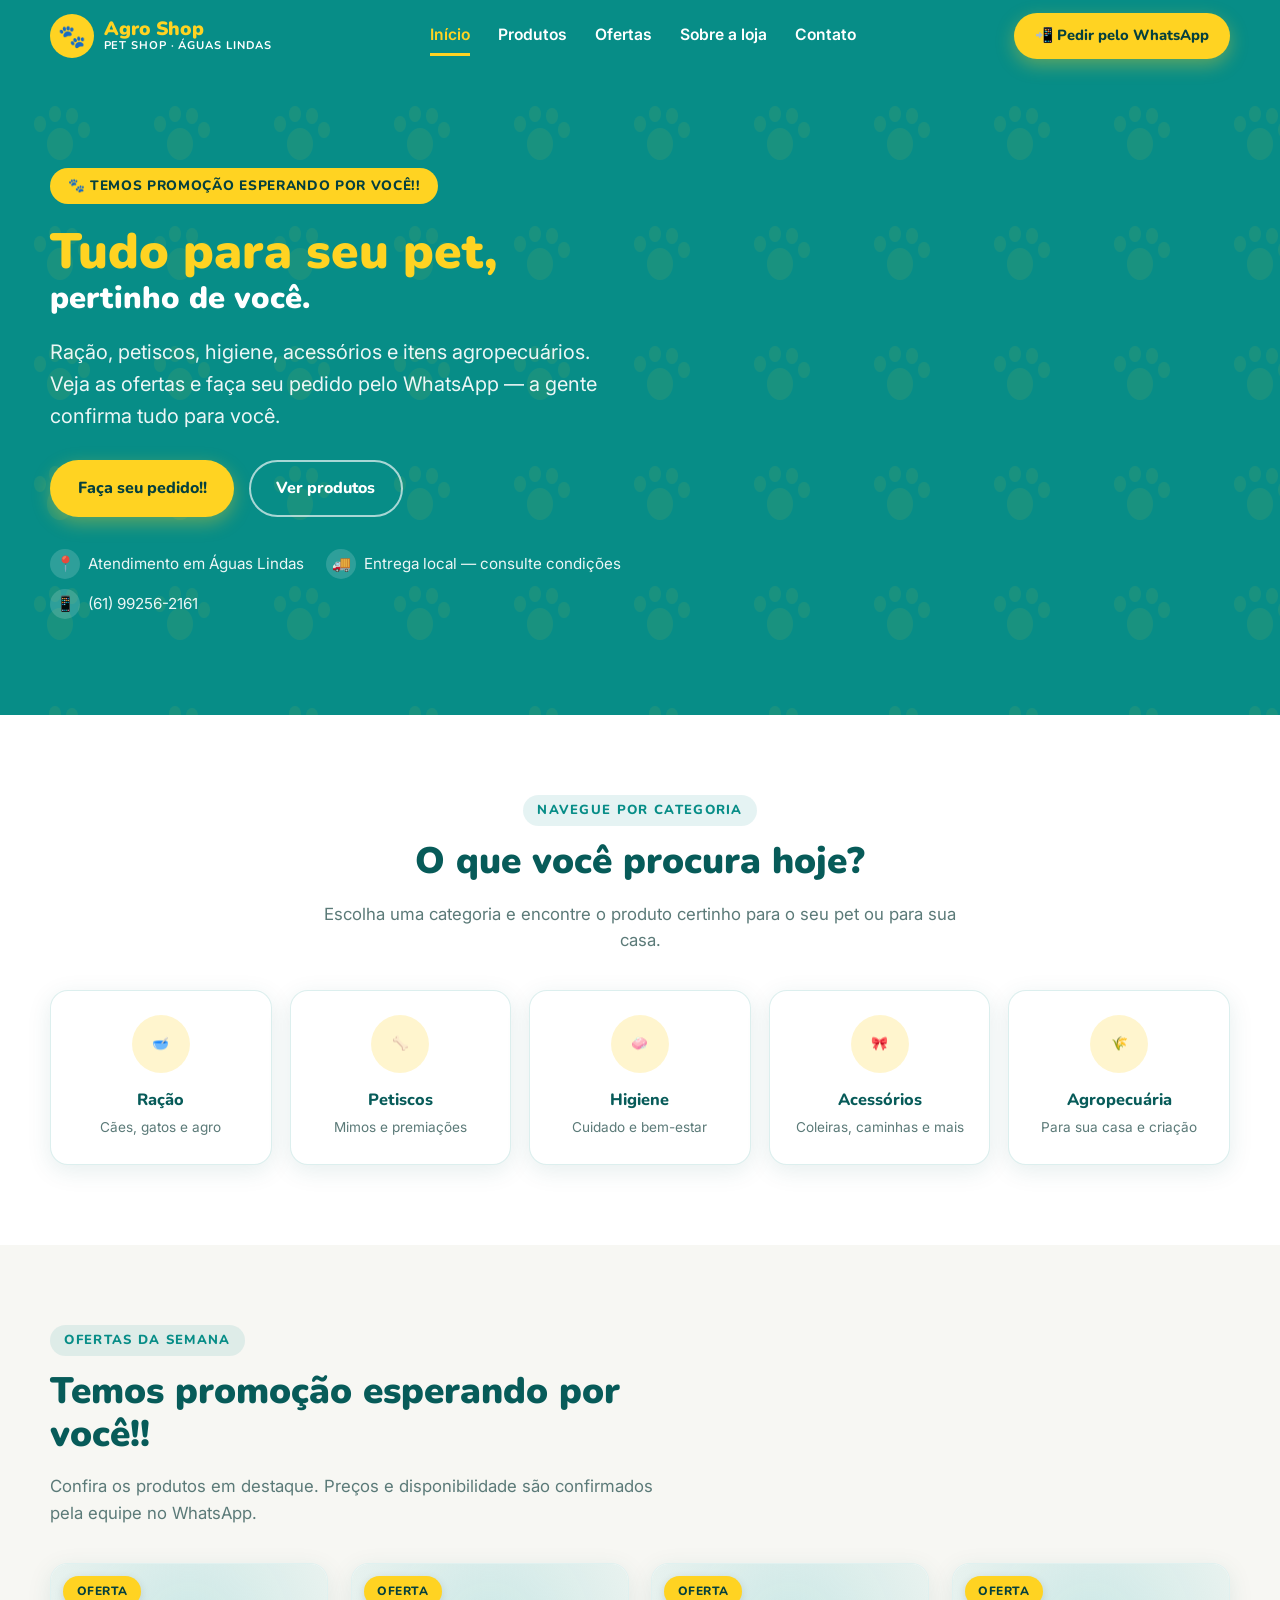
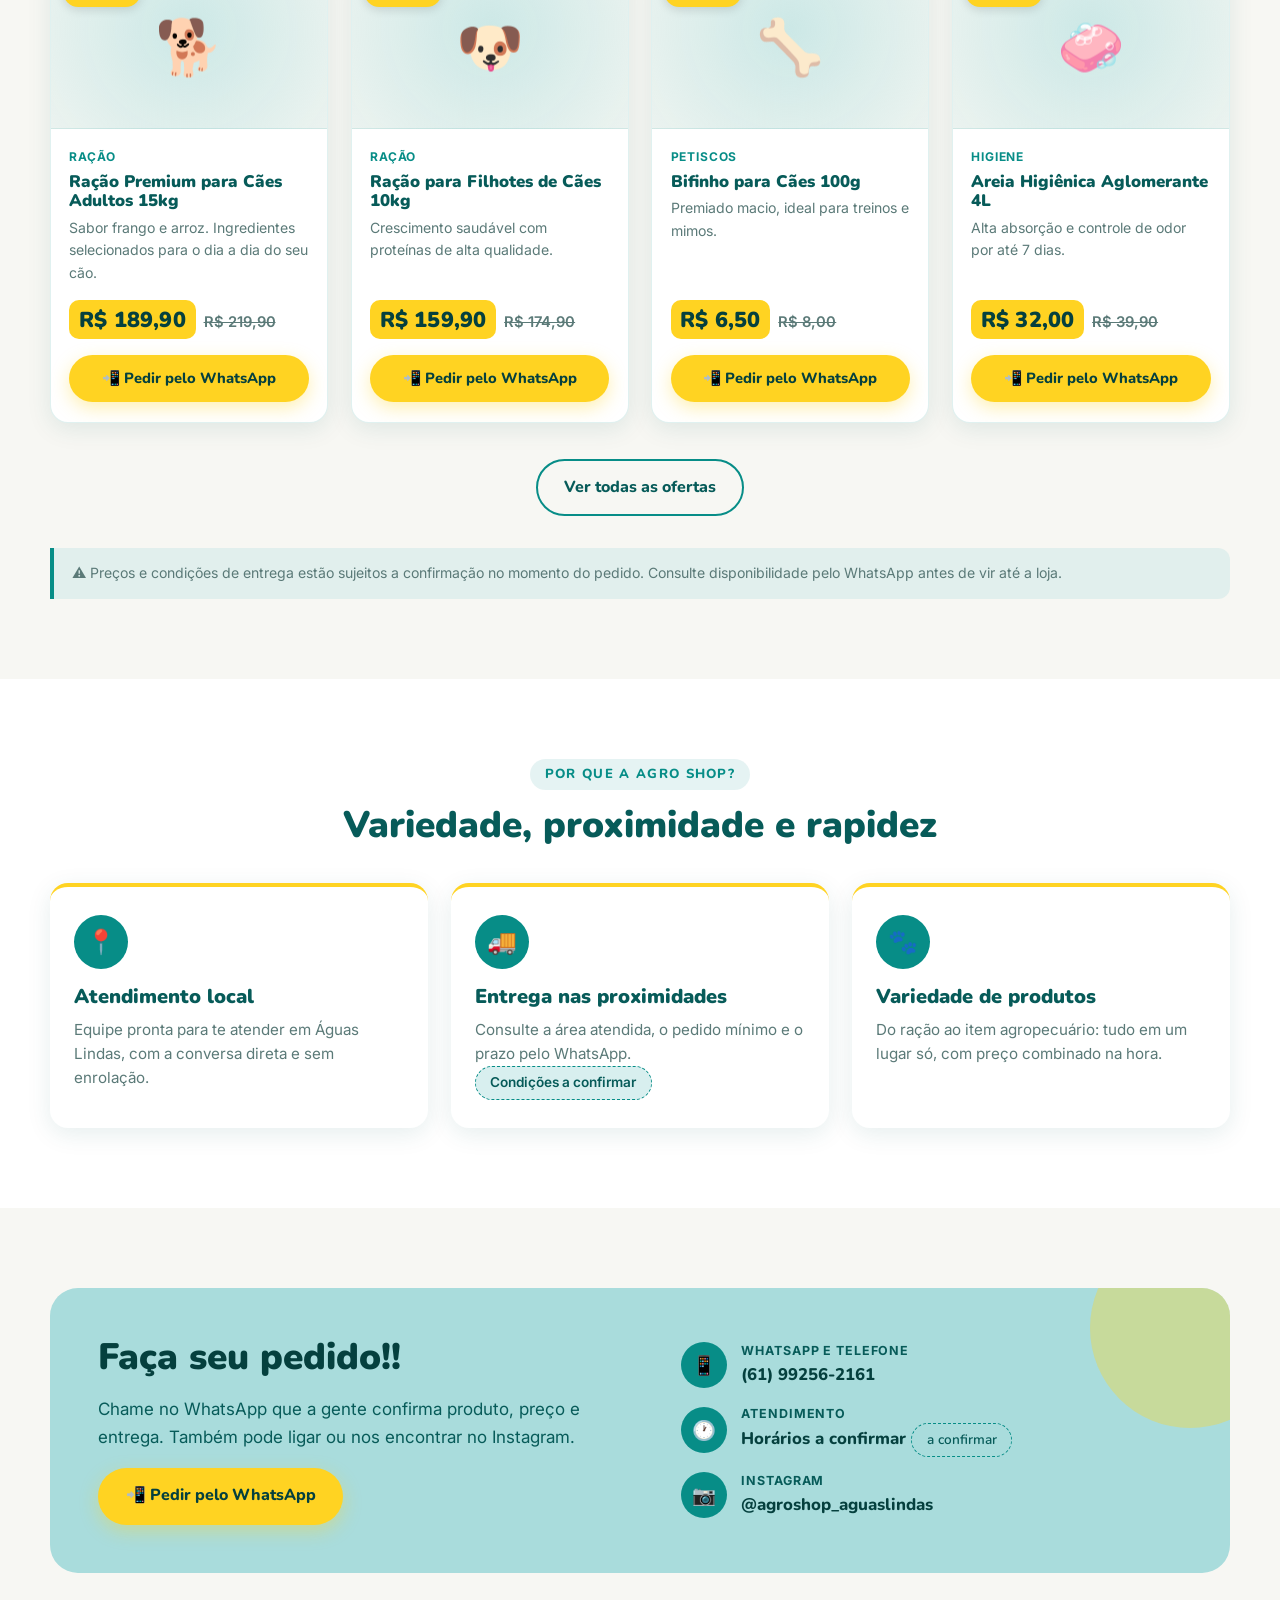
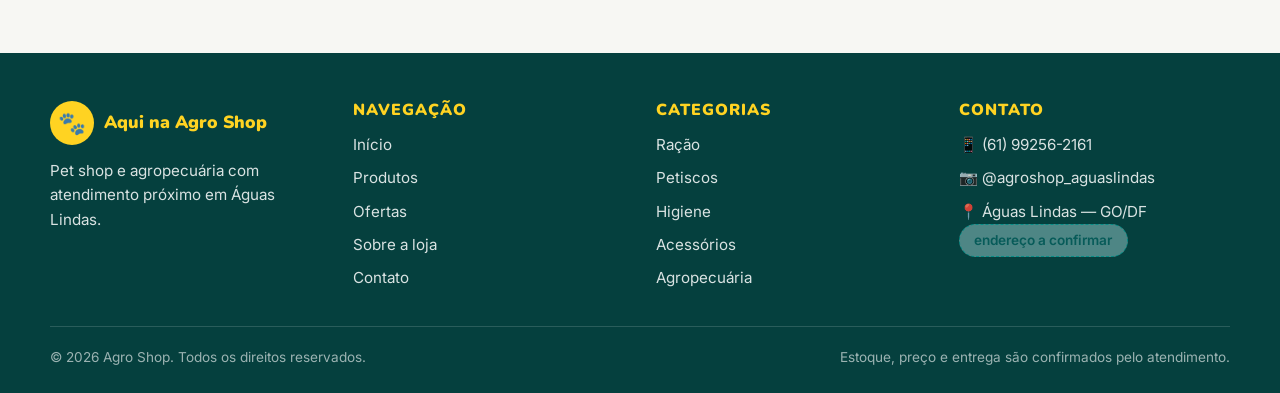
==== index.html @ 7bd04043 "Commit inicial: site da Agro Shop (home, catálogo, ofertas, sobre e contato)" ====
<!DOCTYPE html>
<html lang="pt-BR">
<head>
  <meta charset="UTF-8">
  <meta name="viewport" content="width=device-width, initial-scale=1.0">
  <title>Agro Shop — Pet shop e agropecuária em Águas Lindas</title>
  <meta name="description" content="Tudo para seu pet, pertinho de você. Ração, petiscos, higiene, acessórios e itens agropecuários em Águas Lindas. Faça seu pedido pelo WhatsApp.">
  <meta property="og:title" content="Agro Shop — Pet shop em Águas Lindas">
  <meta property="og:description" content="Ração, petiscos e acessórios com atendimento próximo. Peça pelo WhatsApp.">
  <meta property="og:type" content="website">
  <link rel="preconnect" href="https://fonts.googleapis.com">
  <link rel="preconnect" href="https://fonts.gstatic.com" crossorigin>
  <link href="https://fonts.googleapis.com/css2?family=Inter:wght@400;600;700&family=Nunito:wght@800;900&display=swap" rel="stylesheet">
  <link rel="stylesheet" href="css/style.css">
</head>
<body>
  <a class="pular-conteudo" href="#conteudo">Pular para o conteúdo</a>

  <header class="site-header">
    <div class="container header-inner">
      <a class="marca" href="index.html">
        <span class="marca__selo" aria-hidden="true">🐾</span>
        <span class="marca__nome">Agro Shop<span>Pet shop · Águas Lindas</span></span>
      </a>

      <nav class="nav-principal" id="nav-principal" aria-label="Navegação principal">
        <a href="index.html" aria-current="page">Início</a>
        <a href="produtos.html">Produtos</a>
        <a href="ofertas.html">Ofertas</a>
        <a href="sobre.html">Sobre a loja</a>
        <a href="contato.html">Contato</a>
      </nav>

      <div class="header-acoes">
        <a class="btn btn--zap btn--pequeno" data-zap="Olá! Vim pelo site da Agro Shop e gostaria de fazer um pedido."
           href="#" aria-label="Pedir pelo WhatsApp">📲 Pedir pelo WhatsApp</a>
        <button class="btn-menu" id="btn-menu" aria-expanded="false" aria-controls="nav-principal" aria-label="Abrir menu">☰</button>
      </div>
    </div>
  </header>

  <main id="conteudo">
    <!-- Hero -->
    <section class="hero">
      <div class="container">
        <div class="hero__conteudo">
          <span class="hero__selo">🐾 Temos promoção esperando por você!!</span>
          <h1>Tudo para seu pet,<span class="linha-clara">pertinho de você.</span></h1>
          <p class="hero__sub">
            Ração, petiscos, higiene, acessórios e itens agropecuários.
            Veja as ofertas e faça seu pedido pelo WhatsApp — a gente confirma
            tudo para você.
          </p>
          <div class="hero__acoes">
            <a class="btn btn--zap" data-zap="Olá! Vim pelo site da Agro Shop e gostaria de ver as ofertas."
               href="#">Faça seu pedido!!</a>
            <a class="btn btn--contorno-claro" href="produtos.html">Ver produtos</a>
          </div>
          <ul class="hero__chips">
            <li><span class="icone" aria-hidden="true">📍</span> Atendimento em Águas Lindas</li>
            <li><span class="icone" aria-hidden="true">🚚</span> Entrega local — consulte condições</li>
            <li><span class="icone" aria-hidden="true">📱</span> (61) 99256-2161</li>
          </ul>
        </div>
      </div>
    </section>

    <!-- Categorias -->
    <section class="secao secao--clara">
      <div class="container">
        <div class="cabecalho-secao cabecalho-secao--centro">
          <span class="acento">Navegue por categoria</span>
          <h2>O que você procura hoje?</h2>
          <p>Escolha uma categoria e encontre o produto certinho para o seu pet ou para sua casa.</p>
        </div>
        <div class="grade-categorias" id="grade-categorias"></div>
      </div>
    </section>

    <!-- Ofertas da semana -->
    <section class="secao">
      <div class="container">
        <div class="cabecalho-secao">
          <span class="acento">Ofertas da semana</span>
          <h2>Temos promoção esperando por você!!</h2>
          <p>Confira os produtos em destaque. Preços e disponibilidade são confirmados pela equipe no WhatsApp.</p>
        </div>

        <div class="grade-produtos" id="grade-produtos" data-tipo="ofertas" data-limite="4"></div>

        <p style="text-align:center; margin-top:2.25rem;">
          <a class="btn btn--contorno-teal" href="ofertas.html">Ver todas as ofertas</a>
        </p>

        <div class="nota-legal">
          ⚠️ Preços e condições de entrega estão sujeitos a confirmação no momento do pedido.
          Consulte disponibilidade pelo WhatsApp antes de vir até a loja.
        </div>
      </div>
    </section>

    <!-- Vantagens -->
    <section class="secao secao--clara">
      <div class="container">
        <div class="cabecalho-secao cabecalho-secao--centro">
          <span class="acento">Por que a Agro Shop?</span>
          <h2>Variedade, proximidade e rapidez</h2>
        </div>
        <div class="grade-vantagens">
          <div class="card-vantagem">
            <span class="card-vantagem__icone" aria-hidden="true">📍</span>
            <h3>Atendimento local</h3>
            <p>Equipe pronta para te atender em Águas Lindas, com a conversa direta e sem enrolação.</p>
          </div>
          <div class="card-vantagem">
            <span class="card-vantagem__icone" aria-hidden="true">🚚</span>
            <h3>Entrega nas proximidades</h3>
            <p>Consulte a área atendida, o pedido mínimo e o prazo pelo WhatsApp. <span class="a-confirmar">Condições a confirmar</span></p>
          </div>
          <div class="card-vantagem">
            <span class="card-vantagem__icone" aria-hidden="true">🐾</span>
            <h3>Variedade de produtos</h3>
            <p>Do ração ao item agropecuário: tudo em um lugar só, com preço combinado na hora.</p>
          </div>
        </div>
      </div>
    </section>

    <!-- Faixa de contato -->
    <section class="secao">
      <div class="container">
        <div class="painel-contato">
          <div>
            <h2>Faça seu pedido!!</h2>
            <p>
              Chame no WhatsApp que a gente confirma produto, preço e entrega.
              Também pode ligar ou nos encontrar no Instagram.
            </p>
            <a class="btn btn--zap" data-zap="Olá! Vim pelo site da Agro Shop e quero fazer um pedido."
               href="#">📲 Pedir pelo WhatsApp</a>
          </div>
          <ul class="contato-lista">
            <li>
              <span class="icone" aria-hidden="true">📱</span>
              <span>
                <span class="rotulo">WhatsApp e telefone</span>
                <a href="tel:+5561992562161">(61) 99256-2161</a>
              </span>
            </li>
            <li>
              <span class="icone" aria-hidden="true">🕐</span>
              <span>
                <span class="rotulo">Atendimento</span>
                <span class="valor">Horários a confirmar <span class="a-confirmar">a confirmar</span></span>
              </span>
            </li>
            <li>
              <span class="icone" aria-hidden="true">📷</span>
              <span>
                <span class="rotulo">Instagram</span>
                <a href="https://instagram.com/agroshop_aguaslindas" target="_blank" rel="noopener">@agroshop_aguaslindas</a>
              </span>
            </li>
          </ul>
        </div>
      </div>
    </section>
  </main>

  <footer class="site-footer">
    <div class="container">
      <div class="footer-grade">
        <div>
          <div class="footer-marca">
            <span class="marca__selo" aria-hidden="true">🐾</span>
            <span class="marca__nome">Aqui na Agro Shop</span>
          </div>
          <p>Pet shop e agropecuária com atendimento próximo em Águas Lindas.</p>
        </div>
        <div>
          <h4>Navegação</h4>
          <ul>
            <li><a href="index.html">Início</a></li>
            <li><a href="produtos.html">Produtos</a></li>
            <li><a href="ofertas.html">Ofertas</a></li>
            <li><a href="sobre.html">Sobre a loja</a></li>
            <li><a href="contato.html">Contato</a></li>
          </ul>
        </div>
        <div>
          <h4>Categorias</h4>
          <ul>
            <li><a href="produtos.html?categoria=Ração">Ração</a></li>
            <li><a href="produtos.html?categoria=Petiscos">Petiscos</a></li>
            <li><a href="produtos.html?categoria=Higiene">Higiene</a></li>
            <li><a href="produtos.html?categoria=Acessórios">Acessórios</a></li>
            <li><a href="produtos.html?categoria=Agropecuária">Agropecuária</a></li>
          </ul>
        </div>
        <div>
          <h4>Contato</h4>
          <ul>
            <li>📱 <a href="tel:+5561992562161">(61) 99256-2161</a></li>
            <li>📷 <a href="https://instagram.com/agroshop_aguaslindas" target="_blank" rel="noopener">@agroshop_aguaslindas</a></li>
            <li>📍 Águas Lindas — GO/DF <span class="a-confirmar">endereço a confirmar</span></li>
          </ul>
        </div>
      </div>
      <div class="footer-obs">
        <span>© <span id="ano">2026</span> Agro Shop. Todos os direitos reservados.</span>
        <span>Estoque, preço e entrega são confirmados pelo atendimento.</span>
      </div>
    </div>
  </footer>

  <a class="zap-flutuante" data-zap="Olá! Vim pelo site da Agro Shop."
     href="#" aria-label="Falar no WhatsApp">💬</a>

  <script src="js/produtos.js"></script>
  <script src="js/main.js"></script>
</body>
</html>
---- css/style.css ----
/* =========================================================
   Agro Shop — Design System
   Identidade: teal + amarelo, cartões limpos, pegadas moderação
   ========================================================= */

:root {
  --teal: #078D87;
  --teal-dark: #075B59;
  --teal-deep: #05403E;
  --amarelo: #FFD322;
  --amarelo-dark: #EFC000;
  --branco: #F7F7F3;
  --azul-claro: #A9DCDC;
  --texto: #1F3A38;
  --texto-suave: #5B7A78;
  --branco-puro: #FFFFFF;

  --sombra: 0 6px 24px rgba(7, 91, 89, 0.10);
  --sombra-forte: 0 12px 32px rgba(7, 91, 89, 0.16);

  --raio: 18px;
  --raio-grande: 28px;
  --raio-pill: 999px;

  --fonte-titulo: "Nunito", "Baloo 2", system-ui, sans-serif;
  --fonte-corpo: "Inter", "Open Sans", system-ui, sans-serif;

  --largura: 1180px;
  --header-h: 72px;
}

/* ---------- Reset / base ---------- */
*, *::before, *::after { box-sizing: border-box; }

html { scroll-behavior: smooth; }

body {
  margin: 0;
  font-family: var(--fonte-corpo);
  font-size: 17px;
  line-height: 1.6;
  color: var(--texto);
  background: var(--branco);
  -webkit-font-smoothing: antialiased;
}

img { max-width: 100%; display: block; }

h1, h2, h3, h4 {
  font-family: var(--fonte-titulo);
  font-weight: 900;
  line-height: 1.15;
  margin: 0 0 0.5em;
  color: var(--teal-dark);
}

h1 { font-size: clamp(2rem, 5vw, 3.1rem); }
h2 { font-size: clamp(1.6rem, 3.5vw, 2.3rem); }
h3 { font-size: 1.25rem; }

p { margin: 0 0 1em; }

a { color: var(--teal-dark); }

:focus-visible {
  outline: 3px solid var(--amarelo);
  outline-offset: 3px;
  border-radius: 6px;
}

.container {
  width: min(var(--largura), 100% - 2.5rem);
  margin-inline: auto;
}

.secao { padding: clamp(3rem, 7vw, 5rem) 0; }
.secao--clara { background: var(--branco-puro); }

.pular-conteudo {
  position: absolute;
  left: -9999px;
  top: 0;
  background: var(--amarelo);
  color: var(--teal-deep);
  padding: 0.75rem 1.25rem;
  z-index: 200;
  font-weight: 700;
  border-radius: 0 0 10px 0;
}
.pular-conteudo:focus { left: 0; }

.texto-suave { color: var(--texto-suave); }

/* ---------- Botões ---------- */
.btn {
  display: inline-flex;
  align-items: center;
  justify-content: center;
  gap: 0.5rem;
  font-family: var(--fonte-titulo);
  font-weight: 800;
  font-size: 1rem;
  padding: 0.85rem 1.6rem;
  border-radius: var(--raio-pill);
  border: 2px solid transparent;
  cursor: pointer;
  text-decoration: none;
  transition: transform 0.15s ease, box-shadow 0.15s ease, background 0.15s ease;
  min-height: 48px;
}
.btn:hover { transform: translateY(-2px); }
.btn:active { transform: translateY(0); }

.btn--zap {
  background: var(--amarelo);
  color: var(--teal-deep);
  box-shadow: 0 6px 18px rgba(255, 211, 34, 0.35);
}
.btn--zap:hover { background: var(--amarelo-dark); }

.btn--teal {
  background: var(--teal);
  color: var(--branco-puro);
}
.btn--teal:hover { background: var(--teal-dark); }

.btn--contorno-claro {
  background: transparent;
  color: var(--branco-puro);
  border-color: rgba(255, 255, 255, 0.65);
}
.btn--contorno-claro:hover { background: rgba(255, 255, 255, 0.12); }

.btn--contorno-teal {
  background: transparent;
  color: var(--teal-dark);
  border-color: var(--teal);
}
.btn--contorno-teal:hover { background: rgba(7, 141, 135, 0.08); }

.btn--pequeno { padding: 0.6rem 1.2rem; font-size: 0.92rem; min-height: 42px; }
.btn--bloco { width: 100%; }

/* ---------- Header ---------- */
.site-header {
  position: sticky;
  top: 0;
  z-index: 100;
  background: var(--teal);
  transition: box-shadow 0.2s ease;
}
.site-header.sombra { box-shadow: var(--sombra-forte); }

.header-inner {
  display: flex;
  align-items: center;
  justify-content: space-between;
  gap: 1.5rem;
  min-height: var(--header-h);
}

.marca {
  display: inline-flex;
  align-items: center;
  gap: 0.6rem;
  text-decoration: none;
  color: var(--branco-puro);
}
.marca__selo {
  width: 44px;
  height: 44px;
  border-radius: 50%;
  background: var(--amarelo);
  display: grid;
  place-items: center;
  font-size: 1.4rem;
  flex-shrink: 0;
}
.marca__nome {
  font-family: var(--fonte-titulo);
  font-weight: 900;
  font-size: 1.2rem;
  line-height: 1.1;
  color: var(--amarelo);
}
.marca__nome span {
  display: block;
  font-size: 0.7rem;
  font-weight: 700;
  color: var(--branco-puro);
  letter-spacing: 0.08em;
  text-transform: uppercase;
}

.nav-principal { display: flex; align-items: center; gap: 1.75rem; }
.nav-principal a {
  color: var(--branco-puro);
  text-decoration: none;
  font-weight: 600;
  font-size: 0.98rem;
  padding: 0.35rem 0;
  border-bottom: 3px solid transparent;
  transition: border-color 0.15s ease, color 0.15s ease;
}
.nav-principal a:hover { border-bottom-color: rgba(255, 255, 255, 0.5); }
.nav-principal a[aria-current="page"] {
  color: var(--amarelo);
  border-bottom-color: var(--amarelo);
}

.header-acoes { display: flex; align-items: center; gap: 0.75rem; }

.btn-menu {
  display: none;
  background: transparent;
  border: 2px solid rgba(255, 255, 255, 0.5);
  border-radius: 12px;
  width: 46px;
  height: 46px;
  cursor: pointer;
  color: var(--branco-puro);
  font-size: 1.3rem;
  line-height: 1;
}

/* ---------- Hero ---------- */
.hero {
  position: relative;
  background: var(--teal);
  color: var(--branco-puro);
  overflow: hidden;
  background-image: url("data:image/svg+xml,%3Csvg xmlns='http://www.w3.org/2000/svg' width='120' height='120' viewBox='0 0 120 120'%3E%3Cg fill='%23FFD322' fill-opacity='0.07'%3E%3Cellipse cx='60' cy='72' rx='13' ry='16'/%3E%3Cellipse cx='40' cy='52' rx='6' ry='8'/%3E%3Cellipse cx='55' cy='42' rx='6' ry='8'/%3E%3Cellipse cx='72' cy='44' rx='6' ry='8'/%3E%3Cellipse cx='84' cy='58' rx='6' ry='8'/%3E%3C/g%3E%3C/svg%3E");
}

.hero__conteudo {
  position: relative;
  z-index: 1;
  padding: clamp(3.5rem, 8vw, 6rem) 0;
  max-width: 720px;
}

.hero__selo {
  display: inline-flex;
  align-items: center;
  gap: 0.5rem;
  background: var(--amarelo);
  color: var(--teal-deep);
  font-family: var(--fonte-titulo);
  font-weight: 800;
  font-size: 0.85rem;
  text-transform: uppercase;
  letter-spacing: 0.05em;
  padding: 0.45rem 1.1rem;
  border-radius: var(--raio-pill);
  margin-bottom: 1.25rem;
}

.hero h1 { color: var(--amarelo); margin-bottom: 0.4em; }
.hero h1 .linha-clara { color: var(--branco-puro); display: block; font-size: 0.62em; }

.hero__sub {
  font-size: clamp(1.05rem, 2vw, 1.25rem);
  color: rgba(255, 255, 255, 0.92);
  max-width: 560px;
  margin-bottom: 1.75rem;
}

.hero__acoes { display: flex; flex-wrap: wrap; gap: 0.9rem; margin-bottom: 2rem; }

.hero__chips { display: flex; flex-wrap: wrap; gap: 0.6rem 1.4rem; list-style: none; padding: 0; margin: 0; }
.hero__chips li {
  display: flex;
  align-items: center;
  gap: 0.5rem;
  font-size: 0.95rem;
  color: rgba(255, 255, 255, 0.92);
}
.hero__chips .icone {
  width: 30px;
  height: 30px;
  border-radius: 50%;
  background: rgba(255, 255, 255, 0.16);
  display: grid;
  place-items: center;
  font-size: 0.95rem;
  flex-shrink: 0;
}

/* Hero compacto (páginas internas) */
.hero--compacto { padding: clamp(2.2rem, 5vw, 3.2rem) 0; }
.hero--compacto .hero__conteudo { padding: 0; max-width: 780px; }
.hero--compacto h1 { font-size: clamp(1.8rem, 4vw, 2.5rem); }

/* ---------- Cabeçalhos de seção ---------- */
.cabecalho-secao { max-width: 640px; margin-bottom: 2.25rem; }
.cabecalho-secao--centro { margin-inline: auto; text-align: center; }
.cabecalho-secao .acento {
  display: inline-block;
  font-family: var(--fonte-titulo);
  font-weight: 800;
  font-size: 0.82rem;
  text-transform: uppercase;
  letter-spacing: 0.1em;
  color: var(--teal);
  background: rgba(7, 141, 135, 0.1);
  padding: 0.3rem 0.9rem;
  border-radius: var(--raio-pill);
  margin-bottom: 0.9rem;
}
.cabecalho-secao p { color: var(--texto-suave); font-size: 1.05rem; margin-bottom: 0; }

/* ---------- Categorias ---------- */
.grade-categorias {
  display: grid;
  grid-template-columns: repeat(auto-fit, minmax(160px, 1fr));
  gap: 1.1rem;
}

.card-categoria {
  background: var(--branco-puro);
  border: 1px solid rgba(7, 141, 135, 0.14);
  border-radius: var(--raio);
  padding: 1.5rem 1rem;
  text-align: center;
  text-decoration: none;
  color: var(--texto);
  box-shadow: var(--sombra);
  transition: transform 0.15s ease, box-shadow 0.15s ease, border-color 0.15s ease;
}
.card-categoria:hover {
  transform: translateY(-4px);
  box-shadow: var(--sombra-forte);
  border-color: var(--amarelo);
}
.card-categoria__icone {
  width: 58px;
  height: 58px;
  margin: 0 auto 0.85rem;
  border-radius: 50%;
  background: rgba(255, 211, 34, 0.22);
  display: grid;
  place-items: center;
  font-size: 1.6rem;
}
.card-categoria strong {
  display: block;
  font-family: var(--fonte-titulo);
  font-weight: 800;
  color: var(--teal-dark);
  font-size: 1.02rem;
}
.card-categoria span { font-size: 0.85rem; color: var(--texto-suave); }

/* ---------- Cards de produto ---------- */
.grade-produtos {
  display: grid;
  grid-template-columns: repeat(auto-fill, minmax(235px, 1fr));
  gap: 1.4rem;
}

.card-produto {
  position: relative;
  display: flex;
  flex-direction: column;
  background: var(--branco-puro);
  border: 1px solid rgba(7, 141, 135, 0.12);
  border-radius: var(--raio);
  overflow: hidden;
  box-shadow: var(--sombra);
  transition: transform 0.15s ease, box-shadow 0.15s ease;
}
.card-produto:hover { transform: translateY(-4px); box-shadow: var(--sombra-forte); }

.card-produto__badge {
  position: absolute;
  top: 12px;
  left: 12px;
  z-index: 2;
  background: var(--amarelo);
  color: var(--teal-deep);
  font-family: var(--fonte-titulo);
  font-weight: 800;
  font-size: 0.75rem;
  text-transform: uppercase;
  letter-spacing: 0.04em;
  padding: 0.35rem 0.85rem;
  border-radius: var(--raio-pill);
  box-shadow: 0 3px 10px rgba(0, 0, 0, 0.12);
}

/* Placeholder de foto — substituir por <img src="img/produtos/..." alt="..."> */
.card-produto__foto {
  height: 165px;
  display: grid;
  place-items: center;
  font-size: 3.4rem;
  background:
    radial-gradient(circle at 50% 40%, rgba(169, 220, 220, 0.55), rgba(169, 220, 220, 0.15)),
    var(--branco);
  border-bottom: 1px solid rgba(7, 141, 135, 0.1);
}

.card-produto__corpo {
  display: flex;
  flex-direction: column;
  flex: 1;
  padding: 1.1rem 1.15rem 1.25rem;
}
.card-produto__categoria {
  font-size: 0.75rem;
  font-weight: 700;
  text-transform: uppercase;
  letter-spacing: 0.07em;
  color: var(--teal);
  margin-bottom: 0.35rem;
}
.card-produto h3 {
  font-size: 1.05rem;
  margin-bottom: 0.4rem;
  color: var(--teal-dark);
}
.card-produto__desc {
  font-size: 0.88rem;
  color: var(--texto-suave);
  margin-bottom: 1rem;
  flex: 1;
}

.bloco-preco { display: flex; align-items: baseline; flex-wrap: wrap; gap: 0.5rem; margin-bottom: 1rem; }
.preco {
  font-family: var(--fonte-titulo);
  font-weight: 900;
  font-size: 1.35rem;
  text-transform: uppercase;
  color: var(--teal-deep);
  background: var(--amarelo);
  padding: 0.15rem 0.6rem;
  border-radius: 10px;
  letter-spacing: 0.01em;
}
.preco--de {
  font-size: 0.92rem;
  font-weight: 600;
  color: var(--texto-suave);
  text-decoration: line-through;
  background: none;
  padding: 0;
}
.preco--consulta {
  font-family: var(--fonte-titulo);
  font-weight: 800;
  font-size: 0.95rem;
  color: var(--teal-dark);
  background: rgba(169, 220, 220, 0.5);
  padding: 0.3rem 0.7rem;
  border-radius: 10px;
}

/* ---------- Vantagens ---------- */
.grade-vantagens {
  display: grid;
  grid-template-columns: repeat(auto-fit, minmax(250px, 1fr));
  gap: 1.4rem;
}
.card-vantagem {
  background: var(--branco-puro);
  border-radius: var(--raio);
  padding: 1.75rem 1.5rem;
  box-shadow: var(--sombra);
  border-top: 4px solid var(--amarelo);
}
.card-vantagem__icone {
  width: 54px;
  height: 54px;
  border-radius: 50%;
  background: var(--teal);
  color: var(--branco-puro);
  display: grid;
  place-items: center;
  font-size: 1.5rem;
  margin-bottom: 1rem;
}
.card-vantagem h3 { color: var(--teal-dark); }
.card-vantagem p { color: var(--texto-suave); font-size: 0.95rem; margin-bottom: 0; }

/* ---------- Painel de contato (azul-claro) ---------- */
.painel-contato {
  background: var(--azul-claro);
  border-radius: var(--raio-grande);
  padding: clamp(2rem, 5vw, 3rem);
  display: grid;
  grid-template-columns: 1.1fr 1fr;
  gap: 2rem;
  align-items: center;
  position: relative;
  overflow: hidden;
}
.painel-contato::after {
  content: "";
  position: absolute;
  right: -60px;
  top: -60px;
  width: 200px;
  height: 200px;
  border-radius: 50%;
  background: rgba(255, 211, 34, 0.35);
}
.painel-contato > * { position: relative; z-index: 1; }
.painel-contato h2 { color: var(--teal-deep); }
.painel-contato p { color: var(--teal-dark); }

.contato-lista { list-style: none; padding: 0; margin: 0; display: grid; gap: 0.9rem; }
.contato-lista li { display: flex; align-items: center; gap: 0.9rem; }
.contato-lista .icone {
  width: 46px;
  height: 46px;
  border-radius: 50%;
  background: var(--teal);
  color: var(--branco-puro);
  display: grid;
  place-items: center;
  font-size: 1.2rem;
  flex-shrink: 0;
}
.contato-lista .rotulo {
  display: block;
  font-size: 0.78rem;
  text-transform: uppercase;
  letter-spacing: 0.07em;
  color: var(--teal-dark);
  font-weight: 700;
}
.contato-lista a, .contato-lista .valor {
  font-family: var(--fonte-titulo);
  font-weight: 800;
  font-size: 1.05rem;
  color: var(--teal-deep);
  text-decoration: none;
}
.contato-lista a:hover { text-decoration: underline; }

/* ---------- Faixa de rodapé / Footer ---------- */
.site-footer {
  background: var(--teal-deep);
  color: rgba(255, 255, 255, 0.85);
  padding: 3rem 0 1.5rem;
  font-size: 0.95rem;
}
.footer-grade {
  display: grid;
  grid-template-columns: repeat(auto-fit, minmax(200px, 1fr));
  gap: 2rem;
  margin-bottom: 2.25rem;
}
.site-footer h4 {
  color: var(--amarelo);
  font-size: 1rem;
  text-transform: uppercase;
  letter-spacing: 0.06em;
  margin-bottom: 0.9rem;
}
.site-footer ul { list-style: none; padding: 0; margin: 0; display: grid; gap: 0.55rem; }
.site-footer a { color: rgba(255, 255, 255, 0.85); text-decoration: none; }
.site-footer a:hover { color: var(--amarelo); }
.footer-marca { display: flex; align-items: center; gap: 0.6rem; margin-bottom: 0.9rem; }
.footer-marca .marca__nome { font-size: 1.1rem; }
.footer-obs {
  border-top: 1px solid rgba(255, 255, 255, 0.15);
  padding-top: 1.25rem;
  display: flex;
  flex-wrap: wrap;
  gap: 0.5rem 1.5rem;
  justify-content: space-between;
  font-size: 0.85rem;
  color: rgba(255, 255, 255, 0.6);
}

/* ---------- Busca e filtros ---------- */
.barra-busca { display: flex; gap: 0.75rem; flex-wrap: wrap; margin-bottom: 1.25rem; }
.campo-busca {
  flex: 1;
  min-width: 240px;
  position: relative;
}
.campo-busca input {
  width: 100%;
  font: inherit;
  font-size: 1rem;
  padding: 0.9rem 1.2rem 0.9rem 3rem;
  border: 2px solid rgba(7, 141, 135, 0.25);
  border-radius: var(--raio-pill);
  background: var(--branco-puro);
  color: var(--texto);
}
.campo-busca input:focus { border-color: var(--teal); outline: none; }
.campo-busca::before {
  content: "🔍";
  position: absolute;
  left: 1.05rem;
  top: 50%;
  transform: translateY(-50%);
  font-size: 1rem;
  opacity: 0.75;
}

.filtros { display: flex; flex-wrap: wrap; gap: 0.6rem; margin-bottom: 2rem; }
.filtro {
  font-family: var(--fonte-titulo);
  font-weight: 700;
  font-size: 0.92rem;
  padding: 0.55rem 1.2rem;
  border-radius: var(--raio-pill);
  border: 2px solid rgba(7, 141, 135, 0.3);
  background: var(--branco-puro);
  color: var(--teal-dark);
  cursor: pointer;
  transition: all 0.15s ease;
}
.filtro:hover { border-color: var(--teal); }
.filtro[aria-pressed="true"] {
  background: var(--teal);
  border-color: var(--teal);
  color: var(--branco-puro);
}

.contador-resultados { font-size: 0.95rem; color: var(--texto-suave); margin-bottom: 1.25rem; }

/* ---------- Estados vazios ---------- */
.estado-vazio {
  text-align: center;
  padding: 3.5rem 1.5rem;
  background: var(--branco-puro);
  border: 2px dashed rgba(7, 141, 135, 0.3);
  border-radius: var(--raio-grande);
}
.estado-vazio .patinho { font-size: 3rem; display: block; margin-bottom: 0.75rem; }
.estado-vazio h3 { color: var(--teal-dark); }
.estado-vazio p { color: var(--texto-suave); }

/* ---------- Informação a confirmar ---------- */
.a-confirmar {
  display: inline-flex;
  align-items: center;
  gap: 0.4rem;
  font-size: 0.85rem;
  font-weight: 600;
  color: var(--teal-dark);
  background: rgba(169, 220, 220, 0.45);
  border: 1.5px dashed var(--teal);
  border-radius: var(--raio-pill);
  padding: 0.3rem 0.9rem;
}

/* ---------- Nota legal ---------- */
.nota-legal {
  font-size: 0.88rem;
  color: var(--texto-suave);
  background: rgba(169, 220, 220, 0.28);
  border-left: 4px solid var(--teal);
  border-radius: 0 12px 12px 0;
  padding: 0.9rem 1.1rem;
  margin-top: 2rem;
}

/* ---------- Sobre / conteúdo ---------- */
.grade-sobre {
  display: grid;
  grid-template-columns: 1.1fr 0.9fr;
  gap: 2.5rem;
  align-items: center;
}
.foto-placeholder {
  border-radius: var(--raio-grande);
  background:
    radial-gradient(circle at 30% 30%, rgba(255, 211, 34, 0.35), transparent 55%),
    linear-gradient(135deg, var(--teal), var(--teal-dark));
  color: var(--branco-puro);
  min-height: 320px;
  display: grid;
  place-items: center;
  text-align: center;
  padding: 2rem;
  font-weight: 600;
  box-shadow: var(--sombra-forte);
}
.foto-placeholder .emoji { font-size: 3.5rem; display: block; margin-bottom: 0.5rem; }

.lista-marcadores { list-style: none; padding: 0; margin: 0 0 1.5rem; display: grid; gap: 0.7rem; }
.lista-marcadores li {
  display: flex;
  gap: 0.7rem;
  align-items: flex-start;
}
.lista-marcadores li::before {
  content: "🐾";
  flex-shrink: 0;
}

/* ---------- Mapa ---------- */
.mapa-placeholder {
  border-radius: var(--raio-grande);
  background: var(--azul-claro);
  min-height: 280px;
  display: grid;
  place-items: center;
  text-align: center;
  padding: 2rem;
  color: var(--teal-deep);
  font-weight: 600;
  border: 2px dashed var(--teal);
}

/* ---------- Barra flutuante WhatsApp (mobile) ---------- */
.zap-flutuante {
  position: fixed;
  right: 16px;
  bottom: 16px;
  z-index: 90;
  width: 58px;
  height: 58px;
  border-radius: 50%;
  background: #25D366;
  color: #fff;
  display: none;
  place-items: center;
  font-size: 1.7rem;
  box-shadow: 0 8px 22px rgba(0, 0, 0, 0.28);
  text-decoration: none;
}
.zap-flutuante:hover { transform: scale(1.06); }

/* ---------- Responsivo ---------- */
@media (max-width: 960px) {
  .painel-contato { grid-template-columns: 1fr; }
  .grade-sobre { grid-template-columns: 1fr; }
}

@media (max-width: 860px) {
  .nav-principal {
    position: absolute;
    top: var(--header-h);
    left: 0;
    right: 0;
    background: var(--teal-dark);
    flex-direction: column;
    align-items: stretch;
    gap: 0;
    padding: 0.5rem 0;
    display: none;
    box-shadow: var(--sombra-forte);
  }
  .nav-principal.aberto { display: flex; }
  .nav-principal a {
    padding: 0.95rem 1.5rem;
    border-bottom: none;
    border-left: 4px solid transparent;
  }
  .nav-principal a[aria-current="page"] {
    background: rgba(255, 255, 255, 0.08);
    border-left-color: var(--amarelo);
  }
  .btn-menu { display: block; }
  .header-acoes .btn { display: none; }
  .zap-flutuante { display: grid; }
}

@media (max-width: 520px) {
  body { font-size: 16.5px; }
  .grade-produtos { grid-template-columns: repeat(auto-fill, minmax(150px, 1fr)); gap: 0.9rem; }
  .card-produto__foto { height: 120px; font-size: 2.6rem; }
  .card-produto__corpo { padding: 0.85rem 0.9rem 1rem; }
  .card-produto h3 { font-size: 0.95rem; }
  .preco { font-size: 1.1rem; }
  .hero__acoes .btn { width: 100%; }
}

@media (prefers-reduced-motion: reduce) {
  html { scroll-behavior: auto; }
  *, *::before, *::after { transition: none !important; animation: none !important; }
}
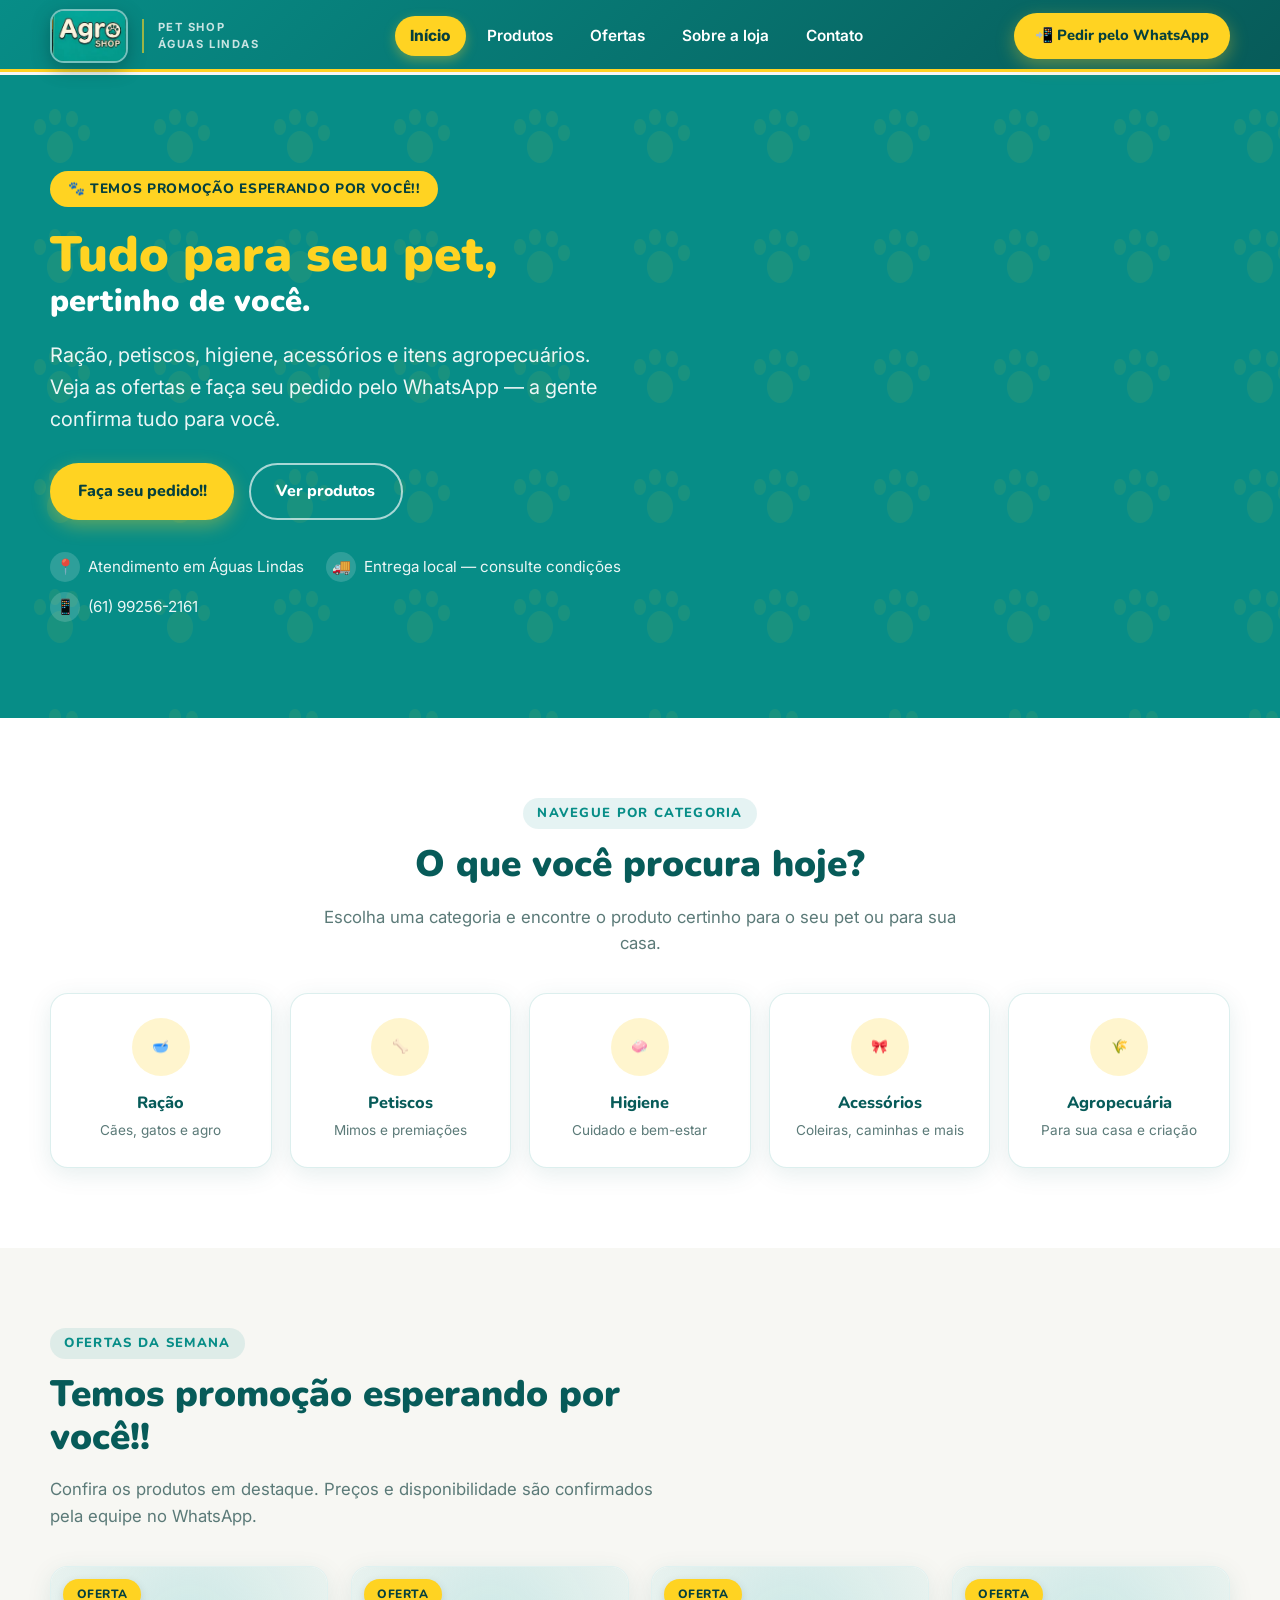
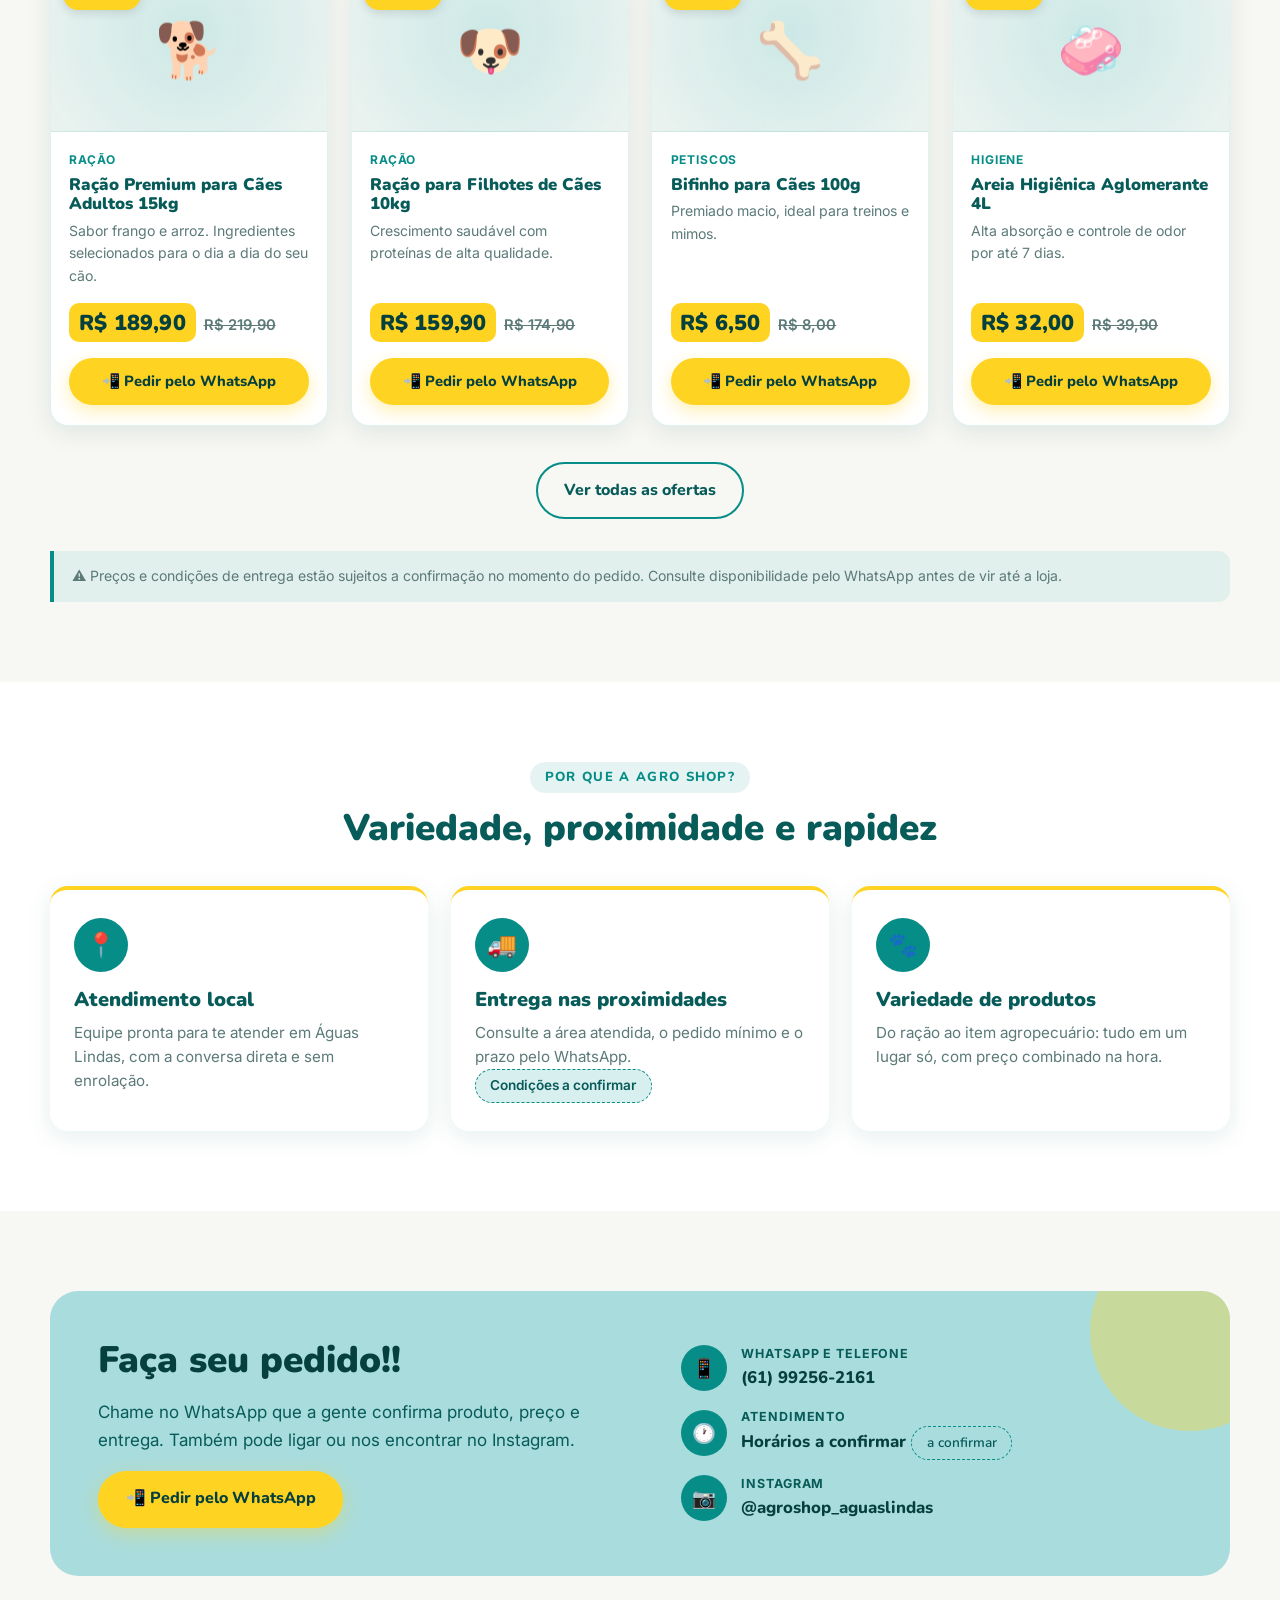
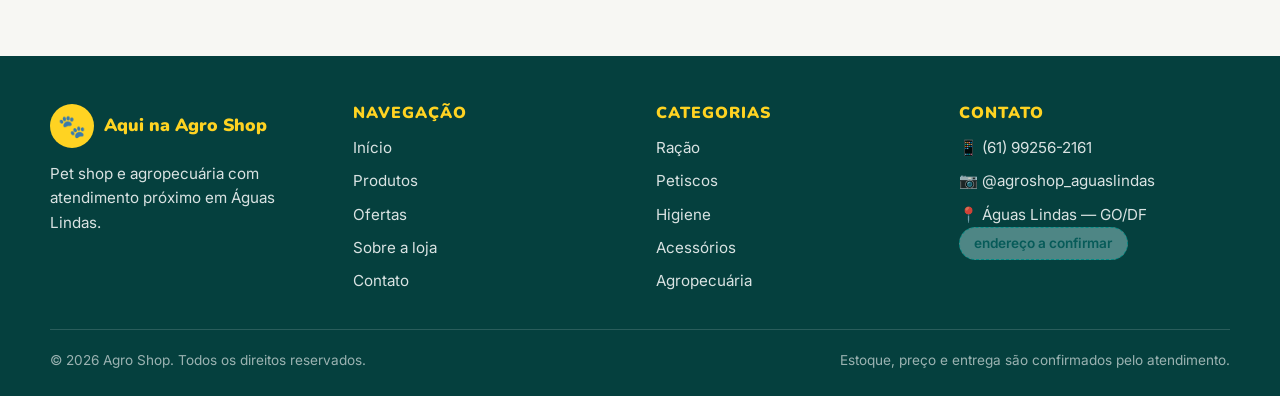
==== commit 830613d9: "Adiciona logotipo oficial no cabecalho e atualiza visual do header" ====
--- a/index.html
+++ b/index.html
@@ -19,8 +19,8 @@
   <header class="site-header">
     <div class="container header-inner">
       <a class="marca" href="index.html">
-        <span class="marca__selo" aria-hidden="true">🐾</span>
-        <span class="marca__nome">Agro Shop<span>Pet shop · Águas Lindas</span></span>
+        <img class="marca__logo" src="img/logo.png" alt="Agro Shop" width="174" height="117">
+        <span class="marca__tag">Pet shop<br>Águas Lindas</span>
       </a>
 
       <nav class="nav-principal" id="nav-principal" aria-label="Navegação principal">
--- a/css/style.css
+++ b/css/style.css
@@ -146,10 +146,13 @@
   position: sticky;
   top: 0;
   z-index: 100;
-  background: var(--teal);
+  background: linear-gradient(135deg, var(--teal) 0%, var(--teal-dark) 100%);
   transition: box-shadow 0.2s ease;
-}
-.site-header.sombra { box-shadow: var(--sombra-forte); }
+  border-bottom: 3px solid transparent;
+  background-clip: padding-box;
+  box-shadow: inset 0 -3px 0 var(--amarelo);
+}
+.site-header.sombra { box-shadow: inset 0 -3px 0 var(--amarelo), 0 10px 30px rgba(4, 64, 62, 0.35); }
 
 .header-inner {
   display: flex;
@@ -162,19 +165,22 @@
 .marca {
   display: inline-flex;
   align-items: center;
-  gap: 0.6rem;
+  gap: 0.85rem;
   text-decoration: none;
   color: var(--branco-puro);
 }
-.marca__selo {
-  width: 44px;
-  height: 44px;
-  border-radius: 50%;
-  background: var(--amarelo);
-  display: grid;
-  place-items: center;
-  font-size: 1.4rem;
-  flex-shrink: 0;
+.marca__logo {
+  height: 54px;
+  width: auto;
+  border-radius: 14px;
+  border: 2px solid rgba(255, 255, 255, 0.45);
+  box-shadow: 0 6px 18px rgba(4, 64, 62, 0.45);
+  background: var(--teal);
+  transition: transform 0.15s ease, box-shadow 0.15s ease;
+}
+.marca:hover .marca__logo {
+  transform: translateY(-2px) rotate(-1deg);
+  box-shadow: 0 10px 24px rgba(4, 64, 62, 0.55);
 }
 .marca__nome {
   font-family: var(--fonte-titulo);
@@ -191,21 +197,36 @@
   letter-spacing: 0.08em;
   text-transform: uppercase;
 }
-
-.nav-principal { display: flex; align-items: center; gap: 1.75rem; }
+.marca__nome.oculto { display: none; }
+
+.marca__tag {
+  font-size: 0.7rem;
+  font-weight: 700;
+  letter-spacing: 0.14em;
+  text-transform: uppercase;
+  color: rgba(255, 255, 255, 0.78);
+  line-height: 1.5;
+  border-left: 2px solid rgba(255, 211, 34, 0.6);
+  padding-left: 0.85rem;
+}
+
+.nav-principal { display: flex; align-items: center; gap: 0.4rem; }
 .nav-principal a {
   color: var(--branco-puro);
   text-decoration: none;
   font-weight: 600;
-  font-size: 0.98rem;
-  padding: 0.35rem 0;
-  border-bottom: 3px solid transparent;
-  transition: border-color 0.15s ease, color 0.15s ease;
-}
-.nav-principal a:hover { border-bottom-color: rgba(255, 255, 255, 0.5); }
+  font-size: 0.96rem;
+  padding: 0.5rem 0.95rem;
+  border-radius: var(--raio-pill);
+  position: relative;
+  transition: background 0.15s ease, color 0.15s ease;
+}
+.nav-principal a:hover { background: rgba(255, 255, 255, 0.14); }
 .nav-principal a[aria-current="page"] {
-  color: var(--amarelo);
-  border-bottom-color: var(--amarelo);
+  color: var(--teal-deep);
+  background: var(--amarelo);
+  font-weight: 800;
+  box-shadow: 0 4px 12px rgba(255, 211, 34, 0.35);
 }
 
 .header-acoes { display: flex; align-items: center; gap: 0.75rem; }
@@ -540,6 +561,17 @@
 .contato-lista a:hover { text-decoration: underline; }
 
 /* ---------- Faixa de rodapé / Footer ---------- */
+.marca__selo {
+  width: 44px;
+  height: 44px;
+  border-radius: 50%;
+  background: var(--amarelo);
+  display: grid;
+  place-items: center;
+  font-size: 1.4rem;
+  flex-shrink: 0;
+}
+
 .site-footer {
   background: var(--teal-deep);
   color: rgba(255, 255, 255, 0.85);
@@ -756,12 +788,20 @@
     border-left: 4px solid transparent;
   }
   .nav-principal a[aria-current="page"] {
-    background: rgba(255, 255, 255, 0.08);
-    border-left-color: var(--amarelo);
+    background: var(--amarelo);
+    color: var(--teal-deep);
+    font-weight: 800;
+    border-left-color: var(--teal-deep);
   }
   .btn-menu { display: block; }
   .header-acoes .btn { display: none; }
   .zap-flutuante { display: grid; }
+  .marca__logo { height: 46px; }
+  .marca__tag { display: none; }
+}
+
+@media (max-width: 400px) {
+  .marca__logo { height: 40px; }
 }
 
 @media (max-width: 520px) {
